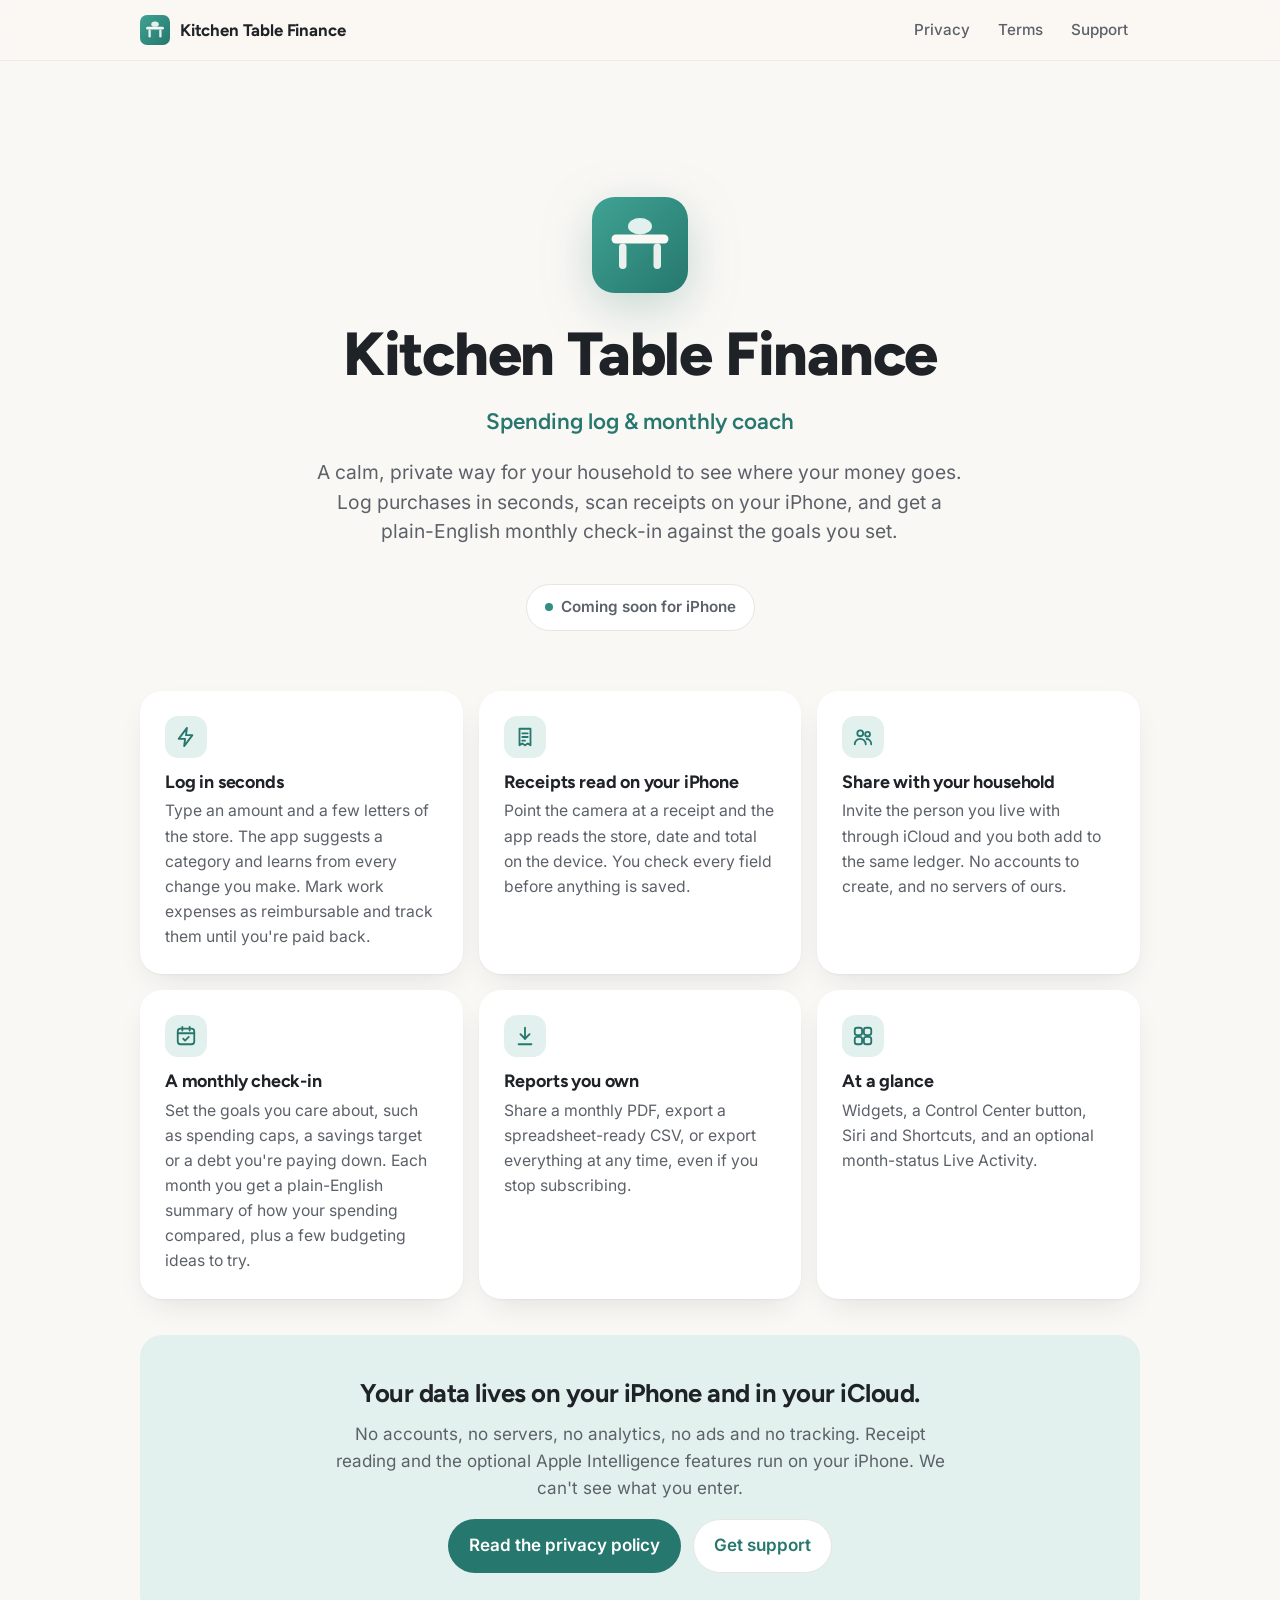
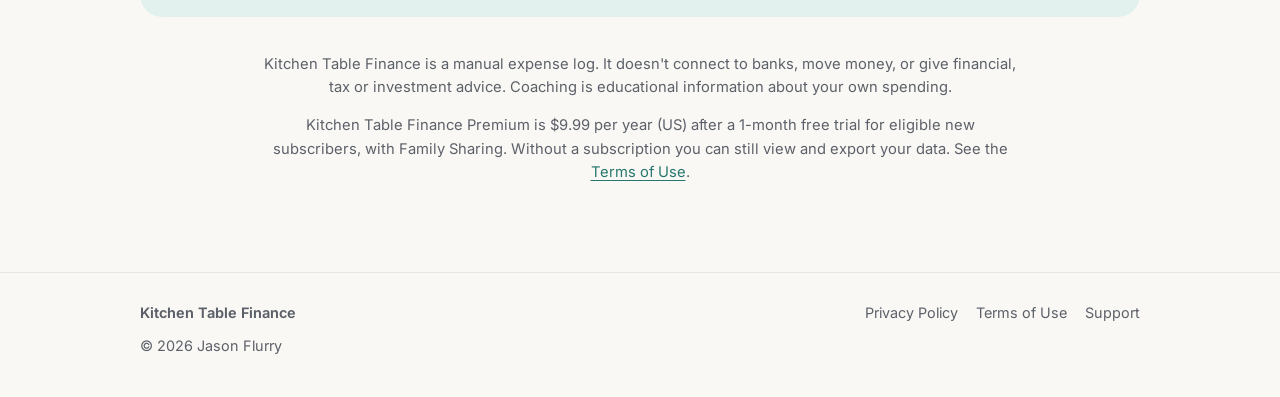
==== index.html @ 3508e767 "Add privacy, terms and support site for Kitchen Table Finance" ====
<!doctype html>
<html lang="en">
<head>
  <meta charset="utf-8">
  <meta name="viewport" content="width=device-width, initial-scale=1, viewport-fit=cover">
  <title>Kitchen Table Finance · Spending log &amp; monthly coach for iPhone</title>
  <meta name="description" content="Kitchen Table Finance is a calm, private household expense log for iPhone. Log purchases in seconds, scan receipts on your iPhone, and get a plain-English monthly check-in against the goals you set.">
  <meta name="theme-color" content="#FAF8F5" media="(prefers-color-scheme: light)">
  <meta name="theme-color" content="#15171C" media="(prefers-color-scheme: dark)">
  <link rel="icon" href="favicon.svg" type="image/svg+xml">
  <link rel="stylesheet" href="assets/site.css">
</head>
<body>
  <a class="skip" href="#main">Skip to content</a>
  <header class="site-header">
    <div class="wrap-wide bar">
      <a class="brand" href="./" aria-label="Kitchen Table Finance home"><img src="assets/icon.svg" alt="" width="30" height="30"><span>Kitchen Table Finance</span></a>
      <nav class="nav" aria-label="Site">
        <a href="privacy/">Privacy</a>
        <a href="terms/">Terms</a>
        <a href="support/">Support</a>
      </nav>
    </div>
  </header>

  <main id="main">
    <div class="wrap-wide">
      <section class="hero">
        <img class="icon" src="assets/icon.svg" alt="" width="96" height="96">
        <h1>Kitchen Table Finance</h1>
        <p class="subtitle">Spending log &amp; monthly coach</p>
        <p class="lede">A calm, private way for your household to see where your money goes. Log purchases in seconds, scan receipts on your iPhone, and get a plain-English monthly check-in against the goals you set.</p>
        <div class="badge"><span class="dot" aria-hidden="true"></span>Coming soon for iPhone</div>
      </section>

      <section class="features" aria-label="Features">
        <article class="feature">
          <div class="glyph" aria-hidden="true"><svg viewBox="0 0 24 24" fill="none" stroke="currentColor" stroke-width="2" stroke-linecap="round" stroke-linejoin="round"><path d="M13 2 4 14h7l-1 8 9-12h-7z"/></svg></div>
          <h3>Log in seconds</h3>
          <p>Type an amount and a few letters of the store. The app suggests a category and learns from every change you make. Mark work expenses as reimbursable and track them until you're paid back.</p>
        </article>
        <article class="feature">
          <div class="glyph" aria-hidden="true"><svg viewBox="0 0 24 24" fill="none" stroke="currentColor" stroke-width="2" stroke-linecap="round" stroke-linejoin="round"><path d="M6 3h12v18l-3-2-3 2-3-2-3 2z"/><path d="M9 8h6M9 12h6M9 16h3"/></svg></div>
          <h3>Receipts read on your iPhone</h3>
          <p>Point the camera at a receipt and the app reads the store, date and total on the device. You check every field before anything is saved.</p>
        </article>
        <article class="feature">
          <div class="glyph" aria-hidden="true"><svg viewBox="0 0 24 24" fill="none" stroke="currentColor" stroke-width="2" stroke-linecap="round" stroke-linejoin="round"><circle cx="9" cy="8" r="3.2"/><path d="M3 20c0-3.3 2.7-6 6-6s6 2.7 6 6"/><circle cx="17" cy="9" r="2.6"/><path d="M16 14.2c2.8.2 5 2.6 5 5.8"/></svg></div>
          <h3>Share with your household</h3>
          <p>Invite the person you live with through iCloud and you both add to the same ledger. No accounts to create, and no servers of ours.</p>
        </article>
        <article class="feature">
          <div class="glyph" aria-hidden="true"><svg viewBox="0 0 24 24" fill="none" stroke="currentColor" stroke-width="2" stroke-linecap="round" stroke-linejoin="round"><rect x="3" y="4" width="18" height="17" rx="3"/><path d="M3 9h18M8 2v4M16 2v4"/><path d="m9 15 2 2 4-4"/></svg></div>
          <h3>A monthly check-in</h3>
          <p>Set the goals you care about, such as spending caps, a savings target or a debt you're paying down. Each month you get a plain-English summary of how your spending compared, plus a few budgeting ideas to try.</p>
        </article>
        <article class="feature">
          <div class="glyph" aria-hidden="true"><svg viewBox="0 0 24 24" fill="none" stroke="currentColor" stroke-width="2" stroke-linecap="round" stroke-linejoin="round"><path d="M12 3v12"/><path d="m7 10 5 5 5-5"/><path d="M5 21h14"/></svg></div>
          <h3>Reports you own</h3>
          <p>Share a monthly PDF, export a spreadsheet-ready CSV, or export everything at any time, even if you stop subscribing.</p>
        </article>
        <article class="feature">
          <div class="glyph" aria-hidden="true"><svg viewBox="0 0 24 24" fill="none" stroke="currentColor" stroke-width="2" stroke-linecap="round" stroke-linejoin="round"><rect x="3" y="3" width="8" height="8" rx="2.5"/><rect x="13" y="3" width="8" height="8" rx="2.5"/><rect x="3" y="13" width="8" height="8" rx="2.5"/><rect x="13" y="13" width="8" height="8" rx="2.5"/></svg></div>
          <h3>At a glance</h3>
          <p>Widgets, a Control Center button, Siri and Shortcuts, and an optional month-status Live Activity.</p>
        </article>
      </section>

      <section class="privacy-band">
        <h2>Your data lives on your iPhone and in your iCloud.</h2>
        <p>No accounts, no servers, no analytics, no ads and no tracking. Receipt reading and the optional Apple Intelligence features run on your iPhone. We can't see what you enter.</p>
        <div class="link-row">
          <a class="btn primary" href="privacy/">Read the privacy policy</a>
          <a class="btn" href="support/">Get support</a>
        </div>
      </section>

      <div class="wrap">
        <p class="muted small" style="text-align:center">Kitchen Table Finance is a manual expense log. It doesn't connect to banks, move money, or give financial, tax or investment advice. Coaching is educational information about your own spending.</p>
        <p class="muted small" style="text-align:center">Kitchen Table Finance Premium is $9.99 per year (US) after a 1-month free trial for eligible new subscribers, with Family Sharing. Without a subscription you can still view and export your data. See the <a href="terms/">Terms of Use</a>.</p>
      </div>
    </div>
  </main>

  <footer class="site-footer">
    <div class="wrap-wide row">
      <div>
        <strong>Kitchen Table Finance</strong>
        <p>© 2026 Jason Flurry</p>
      </div>
      <nav aria-label="Footer">
        <a href="privacy/">Privacy Policy</a>
        <a href="terms/">Terms of Use</a>
        <a href="support/">Support</a>
      </nav>
    </div>
  </footer>
</body>
</html>
---- assets/site.css ----
/* Kitchen Table Finance — Soft Daylight (light) / Night Drive (dark).
   Tokens mirror brand/palette.json. Fonts: Figtree + Inter (SIL OFL 1.1), self-hosted. */

@font-face {
  font-family: "Figtree";
  src: url("fonts/figtree-latin-var.woff2") format("woff2-variations"),
       url("fonts/figtree-latin-var.woff2") format("woff2");
  font-weight: 300 900;
  font-style: normal;
  font-display: swap;
}
@font-face {
  font-family: "Inter";
  src: url("fonts/inter-latin-var.woff2") format("woff2-variations"),
       url("fonts/inter-latin-var.woff2") format("woff2");
  font-weight: 100 900;
  font-style: normal;
  font-display: swap;
}

:root {
  color-scheme: light dark;
  --canvas: #FAF8F5;
  --surface: #FFFFFF;
  --fill: #F2EFEA;
  --text: #1F2328;
  --text-2: #5C6169;
  --text-3: #83878E;
  --separator: #E9E5DF;
  --accent: #26776D;
  --accent-pressed: #1D5E56;
  --accent-graphic: #2F8F83;
  --accent-tint: #E3F1EE;
  --on-accent: #FFFFFF;
  --honey-tint: #FBF1DE;
  --honey-text: #8A5A12;
  --shadow: 0 1px 2px rgba(31, 35, 40, .04), 0 12px 32px -12px rgba(31, 35, 40, .14);
  --radius: 22px;
  --radius-s: 14px;
  --font-display: "Figtree", ui-rounded, system-ui, sans-serif;
  --font-text: "Inter", system-ui, sans-serif;
}

@media (prefers-color-scheme: dark) {
  :root {
    --canvas: #15171C;
    --surface: #1E2128;
    --fill: #2C3038;
    --text: #F2F1EE;
    --text-2: #A9ADB4;
    --text-3: #80858D;
    --separator: #30343C;
    --accent: #5CC6B6;
    --accent-pressed: #47AE9F;
    --accent-graphic: #5CC6B6;
    --accent-tint: #1F3633;
    --on-accent: #0E1A18;
    --honey-tint: #3A3122;
    --honey-text: #E5AF53;
    --shadow: none;
  }
}

*, *::before, *::after { box-sizing: border-box; }

html { -webkit-text-size-adjust: 100%; text-size-adjust: 100%; }

body {
  margin: 0;
  background: var(--canvas);
  color: var(--text);
  font-family: var(--font-text);
  font-size: 1.0625rem;
  line-height: 1.6;
  -webkit-font-smoothing: antialiased;
  -moz-osx-font-smoothing: grayscale;
}

a { color: var(--accent); text-underline-offset: .18em; text-decoration-thickness: 1px; }
a:hover { color: var(--accent-pressed); }
a:focus-visible, button:focus-visible, summary:focus-visible {
  outline: 3px solid var(--accent-graphic);
  outline-offset: 3px;
  border-radius: 8px;
}

.skip {
  position: absolute; left: -999px; top: 8px;
  background: var(--accent); color: var(--on-accent);
  padding: 8px 14px; border-radius: 10px; z-index: 10;
}
.skip:focus { left: 12px; }

.wrap { width: min(100% - 40px, 760px); margin-inline: auto; }
.wrap-wide { width: min(100% - 40px, 1000px); margin-inline: auto; }

/* Header */
.site-header {
  position: sticky; top: 0; z-index: 5;
  background: color-mix(in srgb, var(--canvas) 82%, transparent);
  -webkit-backdrop-filter: saturate(180%) blur(16px);
  backdrop-filter: saturate(180%) blur(16px);
  border-bottom: 1px solid color-mix(in srgb, var(--separator) 70%, transparent);
}
.site-header .bar {
  display: flex; align-items: center; justify-content: space-between;
  gap: 16px; min-height: 60px;
}
.brand {
  display: inline-flex; align-items: center; gap: 10px;
  color: var(--text); text-decoration: none;
  font-family: var(--font-display); font-weight: 700; font-size: 1.05rem; letter-spacing: -.01em;
}
.brand:hover { color: var(--text); }
.brand svg, .brand img { width: 30px; height: 30px; flex: none; display: block; }
.nav { display: flex; gap: 4px; flex-wrap: wrap; justify-content: flex-end; }
.nav a {
  color: var(--text-2); text-decoration: none; font-size: .95rem; font-weight: 500;
  padding: 6px 12px; border-radius: 999px;
}
.nav a:hover { color: var(--text); background: var(--fill); }
.nav a[aria-current="page"] { color: var(--accent); background: var(--accent-tint); }

@media (max-width: 560px) {
  .brand span { display: none; }
  .nav a { padding: 6px 10px; font-size: .9rem; }
}

/* Type */
h1, h2, h3 {
  font-family: var(--font-display);
  letter-spacing: -.02em;
  line-height: 1.15;
  margin: 0 0 .5em;
}
h1 { font-size: clamp(2.1rem, 5.5vw, 3.1rem); font-weight: 800; }
h2 { font-size: clamp(1.35rem, 3vw, 1.6rem); font-weight: 700; margin-top: 2.2em; }
h3 { font-size: 1.12rem; font-weight: 700; margin-top: 1.6em; letter-spacing: -.01em; }
p, ul, ol { margin: 0 0 1em; }
ul, ol { padding-left: 1.25em; }
li { margin: .35em 0; }
li::marker { color: var(--accent-graphic); }
strong { font-weight: 650; }
.lede { font-size: 1.2rem; color: var(--text-2); line-height: 1.55; }
.muted { color: var(--text-2); }
.small { font-size: .92rem; }
.path {
  font-weight: 600; white-space: nowrap;
  background: var(--fill); padding: .05em .45em; border-radius: 7px; font-size: .94em;
}
code {
  font-family: ui-monospace, "SF Mono", Menlo, Consolas, monospace; font-size: .9em;
  background: var(--fill); padding: .1em .4em; border-radius: 6px;
}

/* Page layout */
main { padding: 48px 0 72px; }
.page-head { margin-bottom: 28px; }
.eyebrow {
  display: inline-block; font-size: .8rem; font-weight: 650; letter-spacing: .06em; text-transform: uppercase;
  color: var(--accent); margin-bottom: 10px;
}
.updated { color: var(--text-2); font-size: .95rem; }

.card {
  background: var(--surface);
  border-radius: var(--radius);
  box-shadow: var(--shadow);
  border: 1px solid var(--separator);
  padding: clamp(22px, 4vw, 36px);
  margin: 20px 0;
}
@media (prefers-color-scheme: light) { .card { border-color: transparent; } }
.card > :first-child { margin-top: 0; }
.card > :last-child { margin-bottom: 0; }

.callout {
  background: var(--accent-tint);
  border-radius: var(--radius-s);
  padding: 18px 20px;
  margin: 20px 0;
}
.callout > :last-child { margin-bottom: 0; }
.callout strong { color: var(--text); }

.toc { display: flex; flex-wrap: wrap; gap: 8px; margin: 8px 0 0; padding: 0; list-style: none; }
.toc li { margin: 0; }
.toc a {
  display: inline-block; text-decoration: none; font-size: .9rem; font-weight: 550;
  color: var(--text-2); background: var(--surface); border: 1px solid var(--separator);
  padding: 6px 12px; border-radius: 999px;
}
.toc a:hover { color: var(--accent); border-color: var(--accent-graphic); }

/* Email placeholder */
.email-placeholder {
  display: inline-block;
  font-weight: 650;
  color: var(--honey-text);
  background: var(--honey-tint);
  padding: .05em .55em;
  border-radius: 8px;
}

/* Landing */
.hero { padding: clamp(40px, 8vw, 88px) 0 24px; text-align: center; }
.hero .icon { width: 96px; height: 96px; margin: 0 auto 26px; display: block; filter: drop-shadow(0 14px 24px rgba(38, 119, 109, .25)); }
.hero h1 { font-size: clamp(2.4rem, 7vw, 3.8rem); margin-bottom: .25em; }
.hero .subtitle { font-family: var(--font-display); font-weight: 600; font-size: clamp(1.15rem, 2.6vw, 1.4rem); color: var(--accent); margin-bottom: .8em; }
.hero .lede { max-width: 34em; margin-inline: auto; }
.badge {
  display: inline-flex; align-items: center; gap: 8px;
  margin-top: 18px; padding: 10px 18px; border-radius: 999px;
  background: var(--surface); border: 1px solid var(--separator);
  color: var(--text-2); font-weight: 600; font-size: .95rem;
}
.badge .dot { width: 8px; height: 8px; border-radius: 50%; background: var(--accent-graphic); }

.features {
  display: grid; gap: 16px;
  grid-template-columns: repeat(auto-fit, minmax(260px, 1fr));
  margin: 36px 0;
}
.feature {
  background: var(--surface); border-radius: var(--radius); box-shadow: var(--shadow);
  border: 1px solid var(--separator); padding: 24px;
}
@media (prefers-color-scheme: light) { .feature { border-color: transparent; } }
.feature .glyph {
  width: 42px; height: 42px; border-radius: 13px; background: var(--accent-tint);
  display: grid; place-items: center; margin-bottom: 14px; color: var(--accent);
}
.feature .glyph svg { width: 22px; height: 22px; }
.feature h3 { margin: 0 0 .35em; }
.feature p { margin: 0; color: var(--text-2); font-size: .98rem; }

.privacy-band {
  text-align: center; padding: clamp(28px, 5vw, 44px); margin: 12px 0 36px;
  border-radius: var(--radius); background: var(--accent-tint);
}
.privacy-band h2 { margin-top: 0; }
.privacy-band p { max-width: 36em; margin-inline: auto; color: var(--text-2); }
.privacy-band p:last-child { margin-bottom: 0; }

.link-row { display: flex; flex-wrap: wrap; gap: 12px; justify-content: center; margin: 8px 0 0; }
.btn {
  display: inline-flex; align-items: center; gap: 8px; text-decoration: none;
  font-weight: 600; padding: 12px 20px; border-radius: 999px;
  background: var(--surface); color: var(--accent); border: 1px solid var(--separator);
}
.btn:hover { border-color: var(--accent-graphic); color: var(--accent); }
.btn.primary { background: var(--accent); color: var(--on-accent); border-color: transparent; }
.btn.primary:hover { background: var(--accent-pressed); color: var(--on-accent); }

/* FAQ */
.faq details {
  background: var(--surface); border-radius: var(--radius-s); border: 1px solid var(--separator);
  margin: 10px 0; padding: 0 20px;
}
@media (prefers-color-scheme: light) { .faq details { border-color: transparent; box-shadow: var(--shadow); } }
.faq summary {
  cursor: pointer; list-style: none; padding: 16px 28px 16px 0; position: relative;
  font-family: var(--font-display); font-weight: 650; font-size: 1.05rem;
}
.faq summary::-webkit-details-marker { display: none; }
.faq summary::after {
  content: ""; position: absolute; right: 4px; top: 50%; width: 9px; height: 9px;
  border-right: 2px solid var(--text-3); border-bottom: 2px solid var(--text-3);
  transform: translateY(-70%) rotate(45deg); transition: transform .2s ease;
}
.faq details[open] summary::after { transform: translateY(-30%) rotate(225deg); }
.faq details > div { padding: 0 0 16px; }
.faq details > div > :last-child { margin-bottom: 0; }
.faq h2 { margin-top: 1.8em; }

/* Footer */
.site-footer { border-top: 1px solid var(--separator); padding: 28px 0 40px; color: var(--text-2); font-size: .9rem; }
.site-footer .row { display: flex; flex-wrap: wrap; justify-content: space-between; gap: 12px 24px; }
.site-footer nav { display: flex; gap: 18px; flex-wrap: wrap; }
.site-footer a { color: var(--text-2); text-decoration: none; }
.site-footer a:hover { color: var(--accent); }
.site-footer p { margin: 10px 0 0; }

@media (prefers-reduced-motion: reduce) {
  * { transition: none !important; scroll-behavior: auto !important; }
}
@media (prefers-reduced-motion: no-preference) { html { scroll-behavior: smooth; } }

@media print {
  .site-header, .site-footer, .skip, .toc { display: none; }
  body { background: #fff; color: #000; }
  .card, .feature, .faq details { box-shadow: none; border: 1px solid #ddd; }
  .faq details > div { display: block; }
}
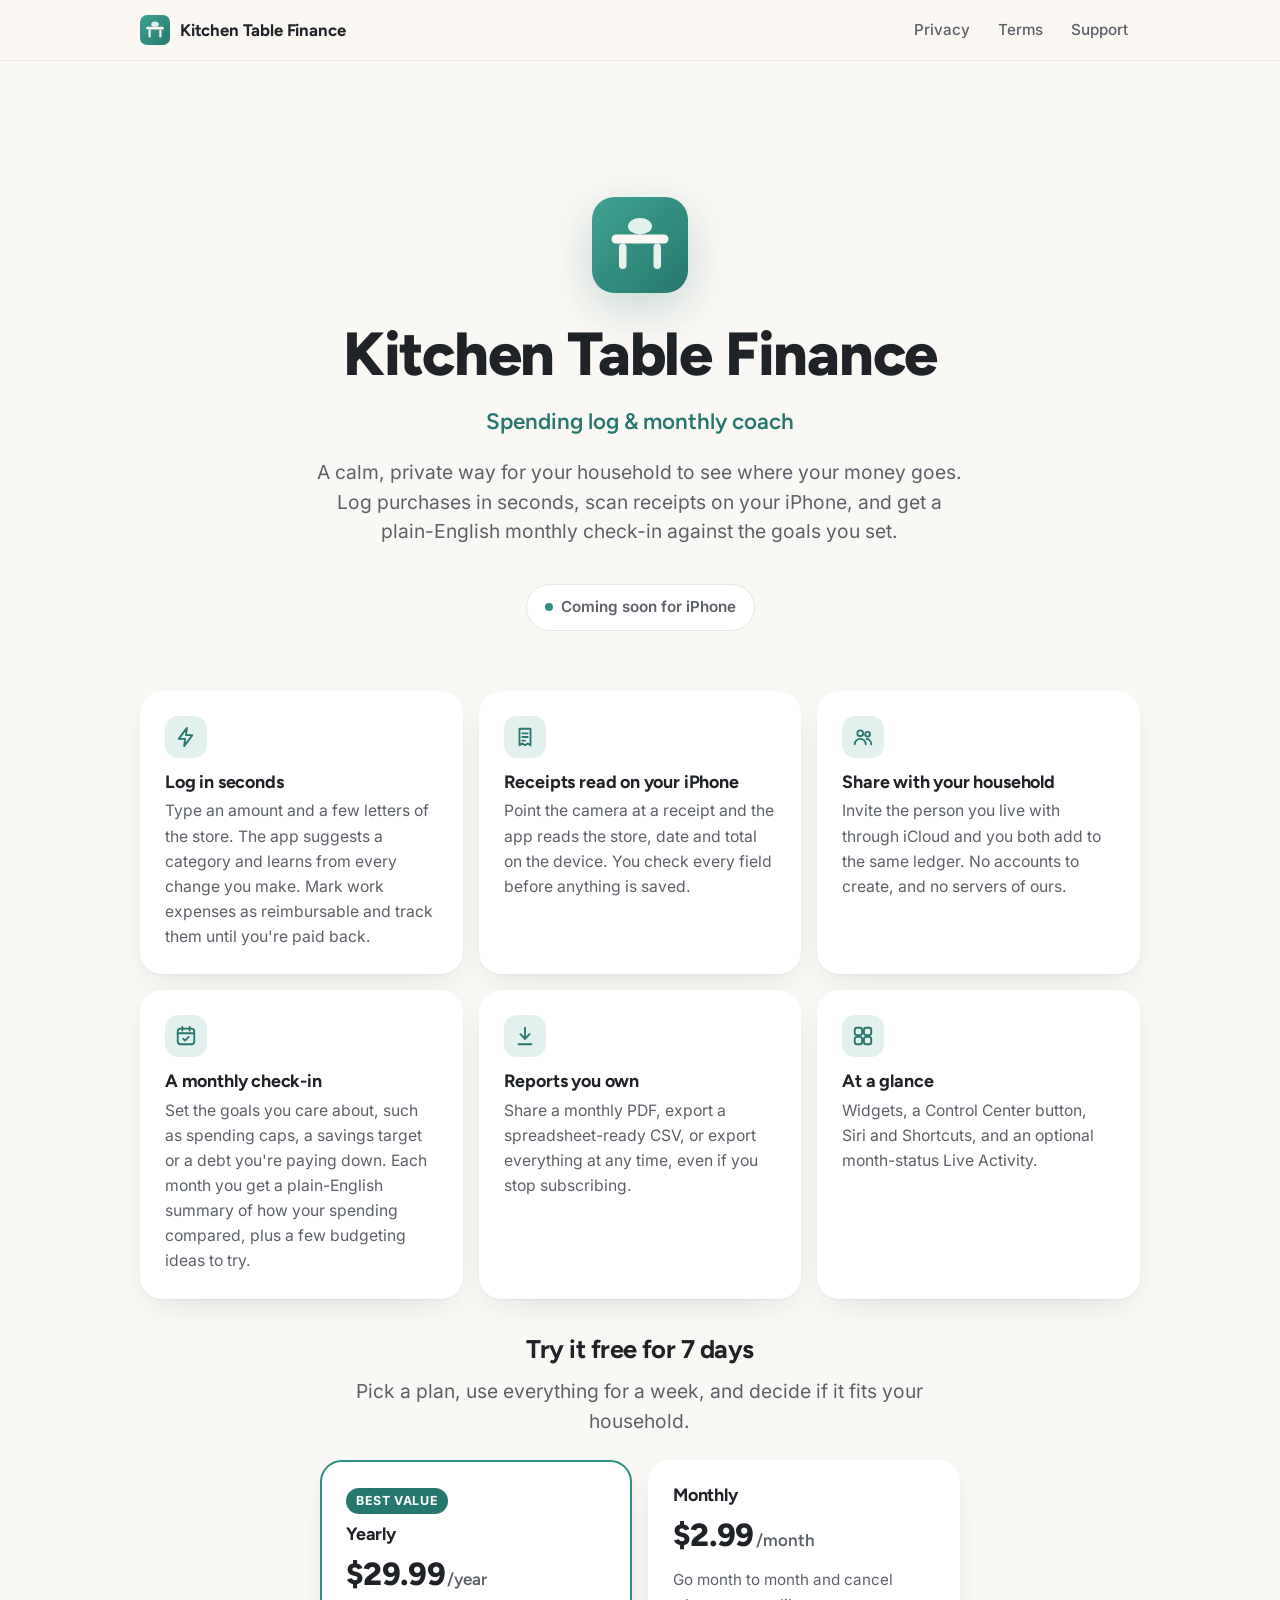
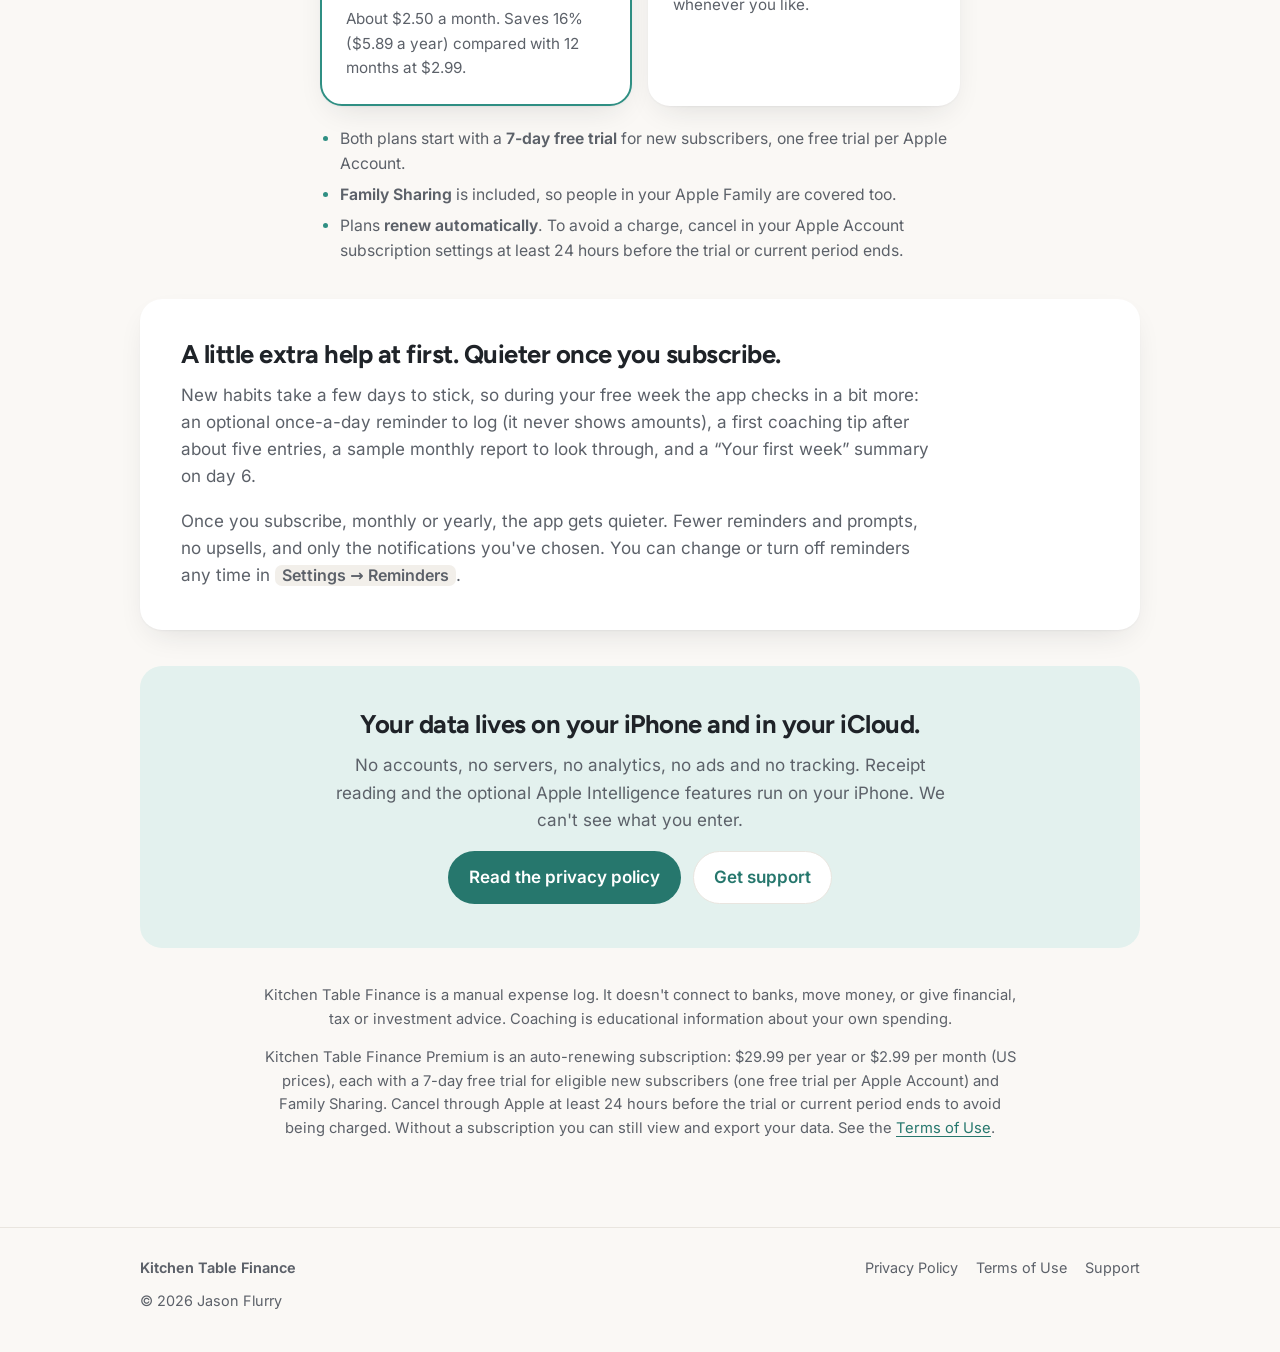
==== commit 46bc1989: "Pricing update: $29.99/yr or $2.99/mo, 7-day free trial, quieter-after-you-subscribe promise" ====
--- a/index.html
+++ b/index.html
@@ -4,7 +4,7 @@
   <meta charset="utf-8">
   <meta name="viewport" content="width=device-width, initial-scale=1, viewport-fit=cover">
   <title>Kitchen Table Finance · Spending log &amp; monthly coach for iPhone</title>
-  <meta name="description" content="Kitchen Table Finance is a calm, private household expense log for iPhone. Log purchases in seconds, scan receipts on your iPhone, and get a plain-English monthly check-in against the goals you set.">
+  <meta name="description" content="Kitchen Table Finance is a calm, private household expense log for iPhone. Log purchases in seconds, scan receipts on your iPhone, and get a plain-English monthly check-in against the goals you set. Try it free for 7 days, then $29.99/year or $2.99/month.">
   <meta name="theme-color" content="#FAF8F5" media="(prefers-color-scheme: light)">
   <meta name="theme-color" content="#15171C" media="(prefers-color-scheme: dark)">
   <link rel="icon" href="favicon.svg" type="image/svg+xml">
@@ -66,6 +66,35 @@
         </article>
       </section>
 
+      <section class="pricing" id="pricing" aria-labelledby="pricing-title">
+        <h2 id="pricing-title">Try it free for 7 days</h2>
+        <p class="lede">Pick a plan, use everything for a week, and decide if it fits your household.</p>
+        <div class="plans">
+          <article class="plan best">
+            <span class="plan-tag">Best value</span>
+            <h3>Yearly</h3>
+            <p class="plan-price"><strong>$29.99</strong><span>/year</span></p>
+            <p class="plan-note">About $2.50 a month. Saves 16% ($5.89 a year) compared with 12 months at $2.99.</p>
+          </article>
+          <article class="plan">
+            <h3>Monthly</h3>
+            <p class="plan-price"><strong>$2.99</strong><span>/month</span></p>
+            <p class="plan-note">Go month to month and cancel whenever you like.</p>
+          </article>
+        </div>
+        <ul class="plan-facts">
+          <li>Both plans start with a <strong>7-day free trial</strong> for new subscribers, one free trial per Apple Account.</li>
+          <li><strong>Family Sharing</strong> is included, so people in your Apple Family are covered too.</li>
+          <li>Plans <strong>renew automatically</strong>. To avoid a charge, cancel in your Apple Account subscription settings at least 24 hours before the trial or current period ends.</li>
+        </ul>
+      </section>
+
+      <section class="promise" id="quieter" aria-labelledby="promise-title">
+        <h2 id="promise-title">A little extra help at first. Quieter once you subscribe.</h2>
+        <p>New habits take a few days to stick, so during your free week the app checks in a bit more: an optional once-a-day reminder to log (it never shows amounts), a first coaching tip after about five entries, a sample monthly report to look through, and a &ldquo;Your first week&rdquo; summary on day&nbsp;6.</p>
+        <p>Once you subscribe, monthly or yearly, the app gets quieter. Fewer reminders and prompts, no upsells, and only the notifications you've chosen. You can change or turn off reminders any time in <span class="path">Settings → Reminders</span>.</p>
+      </section>
+
       <section class="privacy-band">
         <h2>Your data lives on your iPhone and in your iCloud.</h2>
         <p>No accounts, no servers, no analytics, no ads and no tracking. Receipt reading and the optional Apple Intelligence features run on your iPhone. We can't see what you enter.</p>
@@ -77,7 +106,7 @@
 
       <div class="wrap">
         <p class="muted small" style="text-align:center">Kitchen Table Finance is a manual expense log. It doesn't connect to banks, move money, or give financial, tax or investment advice. Coaching is educational information about your own spending.</p>
-        <p class="muted small" style="text-align:center">Kitchen Table Finance Premium is $9.99 per year (US) after a 1-month free trial for eligible new subscribers, with Family Sharing. Without a subscription you can still view and export your data. See the <a href="terms/">Terms of Use</a>.</p>
+        <p class="muted small" style="text-align:center">Kitchen Table Finance Premium is an auto-renewing subscription: $29.99 per year or $2.99 per month (US prices), each with a 7-day free trial for eligible new subscribers (one free trial per Apple Account) and Family Sharing. Cancel through Apple at least 24 hours before the trial or current period ends to avoid being charged. Without a subscription you can still view and export your data. See the <a href="terms/#subscription">Terms of Use</a>.</p>
       </div>
     </div>
   </main>
--- a/assets/site.css
+++ b/assets/site.css
@@ -292,3 +292,36 @@
   .card, .feature, .faq details { box-shadow: none; border: 1px solid #ddd; }
   .faq details > div { display: block; }
 }
+
+/* Pricing + quieter promise (landing) */
+.pricing { text-align: center; margin: 12px 0 36px; }
+.pricing h2 { margin-top: 0; }
+.pricing .lede { max-width: 32em; margin-inline: auto; }
+.plans {
+  display: grid; gap: 16px; grid-template-columns: repeat(auto-fit, minmax(240px, 1fr));
+  max-width: 640px; margin: 24px auto 20px; text-align: left;
+}
+.plan {
+  position: relative; background: var(--surface); border-radius: var(--radius); box-shadow: var(--shadow);
+  border: 1px solid var(--separator); padding: 24px;
+}
+@media (prefers-color-scheme: light) { .plan { border-color: transparent; } }
+.plan.best { border: 2px solid var(--accent-graphic); }
+.plan h3 { margin: 0 0 .25em; }
+.plan-tag {
+  display: inline-block; font-size: .78rem; font-weight: 700; letter-spacing: .05em; text-transform: uppercase;
+  color: var(--on-accent); background: var(--accent); padding: 3px 10px; border-radius: 999px; margin-bottom: 10px;
+}
+.plan-price { margin: 0 0 .4em; font-family: var(--font-display); }
+.plan-price strong { font-size: 2rem; font-weight: 800; letter-spacing: -.02em; }
+.plan-price span { color: var(--text-2); font-weight: 600; margin-left: 2px; }
+.plan-note { margin: 0; color: var(--text-2); font-size: .95rem; }
+.plan-facts { max-width: 640px; margin: 0 auto; text-align: left; color: var(--text-2); font-size: .98rem; }
+.promise {
+  background: var(--surface); border-radius: var(--radius); box-shadow: var(--shadow);
+  border: 1px solid var(--separator); padding: clamp(24px, 4vw, 40px); margin: 0 0 36px;
+}
+@media (prefers-color-scheme: light) { .promise { border-color: transparent; } }
+.promise h2 { margin-top: 0; }
+.promise p { color: var(--text-2); max-width: 44em; }
+.promise p:last-child { margin-bottom: 0; }
